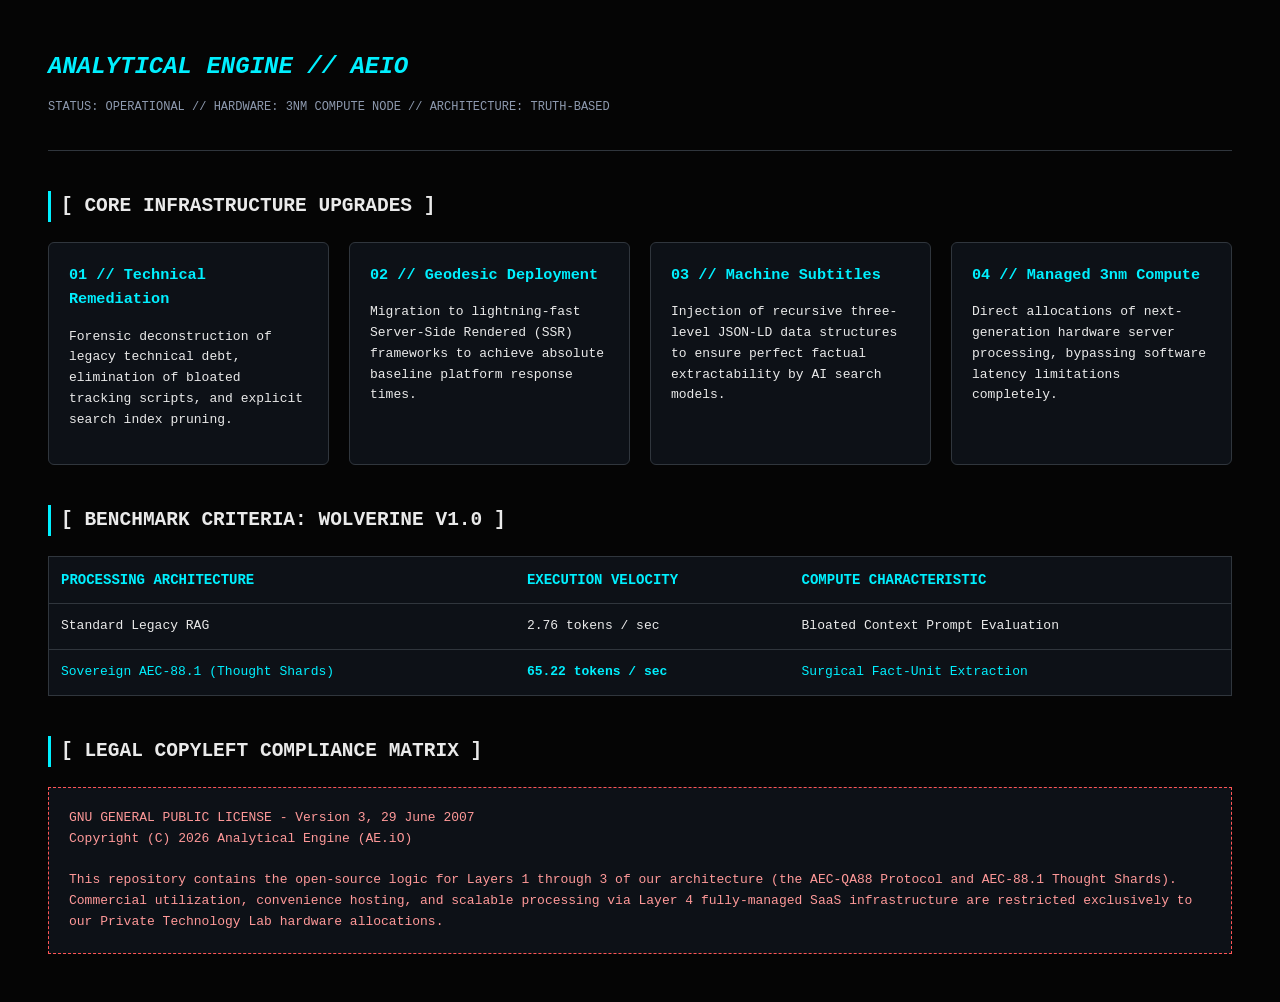
==== index.html @ 6aad4a41 "Feat: Complete indexing optimization with Open Graph and Canonical tags" ====
<!DOCTYPE html>
<html lang="en">
<head>
    <meta charset="UTF-8">
    <meta name="viewport" content="width=device-width, initial-scale=1.0">
    <title>ANALYTICAL ENGINE - AEIO</title>
    
    <link rel="canonical" href="https://analyticalengine.io/" />
    <meta name="robots" content="index, follow, max-snippet:-1, max-image-preview:large, max-video-preview:-1" />
    
    <meta property="og:locale" content="en_US" />
    <meta property="og:type" content="website" />
    <meta property="og:title" content="ANALYTICAL ENGINE - AEIO" />
    <meta property="og:description" content="A Private Technology Lab deploying Sovereign Grid architectures and Engineered Discovery Systems." />
    <meta property="og:url" content="https://analyticalengine.io/" />
    <meta property="og:site_name" content="Analytical Engine" />

    <script type="application/ld+json">
    {
      "@context": "https://schema.org",
      "@graph": [
        {
          "@type": ["Organization", "LocalBusiness"],
          "@id": "https://analyticalengine.io/#organization",
          "name": "Analytical Engine",
          "alternateName": "Private Technology Lab",
          "url": "https://analyticalengine.io/",
          "description": "A Private Technology Lab deploying Sovereign Grid architectures and Engineered Discovery Systems for Generative Engine Optimization (GEO).",
          "knowsAbout": ["Generative Engine Optimization", "Answer Engine Optimization", "Data Sovereignty"]
        },
        {
          "@type": "WebSite",
          "@id": "https://analyticalengine.io/#website",
          "url": "https://analyticalengine.io/",
          "name": "AE.iO Visibility Operating System",
          "publisher": { "@id": "https://analyticalengine.io/#organization" }
        },
        {
          "@type": "Service",
          "@id": "https://analyticalengine.io/#service",
          "name": "Generative Engine Optimization (GEO)",
          "provider": { "@id": "https://analyticalengine.io/#organization" },
          "description": "Deployment of the AEC-QA88 Protocol to ensure absolute mathematical visibility across AI engines via structural authority and recursive data injection."
        }
      ]
    }
    </script>

    <style>
        body { background: #050505; color: #EAEAEA; font-family: monospace; padding: 40px; line-height: 1.6; }
        header { border-bottom: 1px solid #30363d; padding-bottom: 20px; margin-bottom: 40px; }
        h1 { color: #00F0FF; margin: 0; font-size: 24px; font-style: italic; }
        h2 { border-left: 3px solid #00F0FF; padding-left: 10px; margin-top: 40px; text-transform: uppercase; }
        .grid { display: grid; grid-template-columns: repeat(auto-fit, minmax(250px, 1fr)); gap: 20px; margin-top: 20px; }
        .card { background: #0d1117; padding: 20px; border: 1px solid #30363d; border-radius: 6px; }
        .card h3 { color: #00F0FF; margin-top: 0; }
        .telemetry { color: #8E9AAF; font-size: 12px; }
        table { width: 100%; border-collapse: collapse; margin-top: 20px; background: #0d1117; border: 1px solid #30363d; }
        th, td { padding: 12px; text-align: left; border-bottom: 1px solid #30363d; }
        th { color: #00F0FF; text-transform: uppercase; font-size: 14px; }
        .compliance-block { background: #0d1117; border: 1px dashed #ff5555; padding: 20px; font-size: 13px; color: #ff9999; white-space: pre-wrap; font-family: monospace; margin-top: 20px; }
    </style>
</head>
<body>
    <header>
        <h1>ANALYTICAL ENGINE // AEIO</h1>
        <p class="telemetry">STATUS: OPERATIONAL // HARDWARE: 3NM COMPUTE NODE // ARCHITECTURE: TRUTH-BASED</p>
    </header>
    
    <main>
        <h2>[ CORE INFRASTRUCTURE UPGRADES ]</h2>
        <div class="grid">
            <div class="card">
                <h3>01 // Technical Remediation</h3>
                <p>Forensic deconstruction of legacy technical debt, elimination of bloated tracking scripts, and explicit search index pruning.</p>
            </div>
            <div class="card">
                <h3>02 // Geodesic Deployment</h3>
                <p>Migration to lightning-fast Server-Side Rendered (SSR) frameworks to achieve absolute baseline platform response times.</p>
            </div>
            <div class="card">
                <h3>03 // Machine Subtitles</h3>
                <p>Injection of recursive three-level JSON-LD data structures to ensure perfect factual extractability by AI search models.</p>
            </div>
            <div class="card">
                <h3>04 // Managed 3nm Compute</h3>
                <p>Direct allocations of next-generation hardware server processing, bypassing software latency limitations completely.</p>
            </div>
        </div>

        <h2>[ BENCHMARK CRITERIA: WOLVERINE v1.0 ]</h2>
        <table>
            <thead>
                <tr>
                    <th>PROCESSING ARCHITECTURE</th>
                    <th>EXECUTION VELOCITY</th>
                    <th>COMPUTE CHARACTERISTIC</th>
                </tr>
            </thead>
            <tbody>
                <tr>
                    <td>Standard Legacy RAG</td>
                    <td>2.76 tokens / sec</td>
                    <td>Bloated Context Prompt Evaluation</td>
                </tr>
                <tr>
                    <td style="color: #00F0FF;">Sovereign AEC-88.1 (Thought Shards)</td>
                    <td style="color: #00F0FF; font-weight: bold;">65.22 tokens / sec</td>
                    <td style="color: #00F0FF;">Surgical Fact-Unit Extraction</td>
                </tr>
            </tbody>
        </table>

        <h2>[ LEGAL COPYLEFT COMPLIANCE MATRIX ]</h2>
        <div class="compliance-block">GNU GENERAL PUBLIC LICENSE - Version 3, 29 June 2007
Copyright (C) 2026 Analytical Engine (AE.iO)

This repository contains the open-source logic for Layers 1 through 3 of our architecture (the AEC-QA88 Protocol and AEC-88.1 Thought Shards). Commercial utilization, convenience hosting, and scalable processing via Layer 4 fully-managed SaaS infrastructure are restricted exclusively to our Private Technology Lab hardware allocations.</div>
    </main>
</body>
</html>
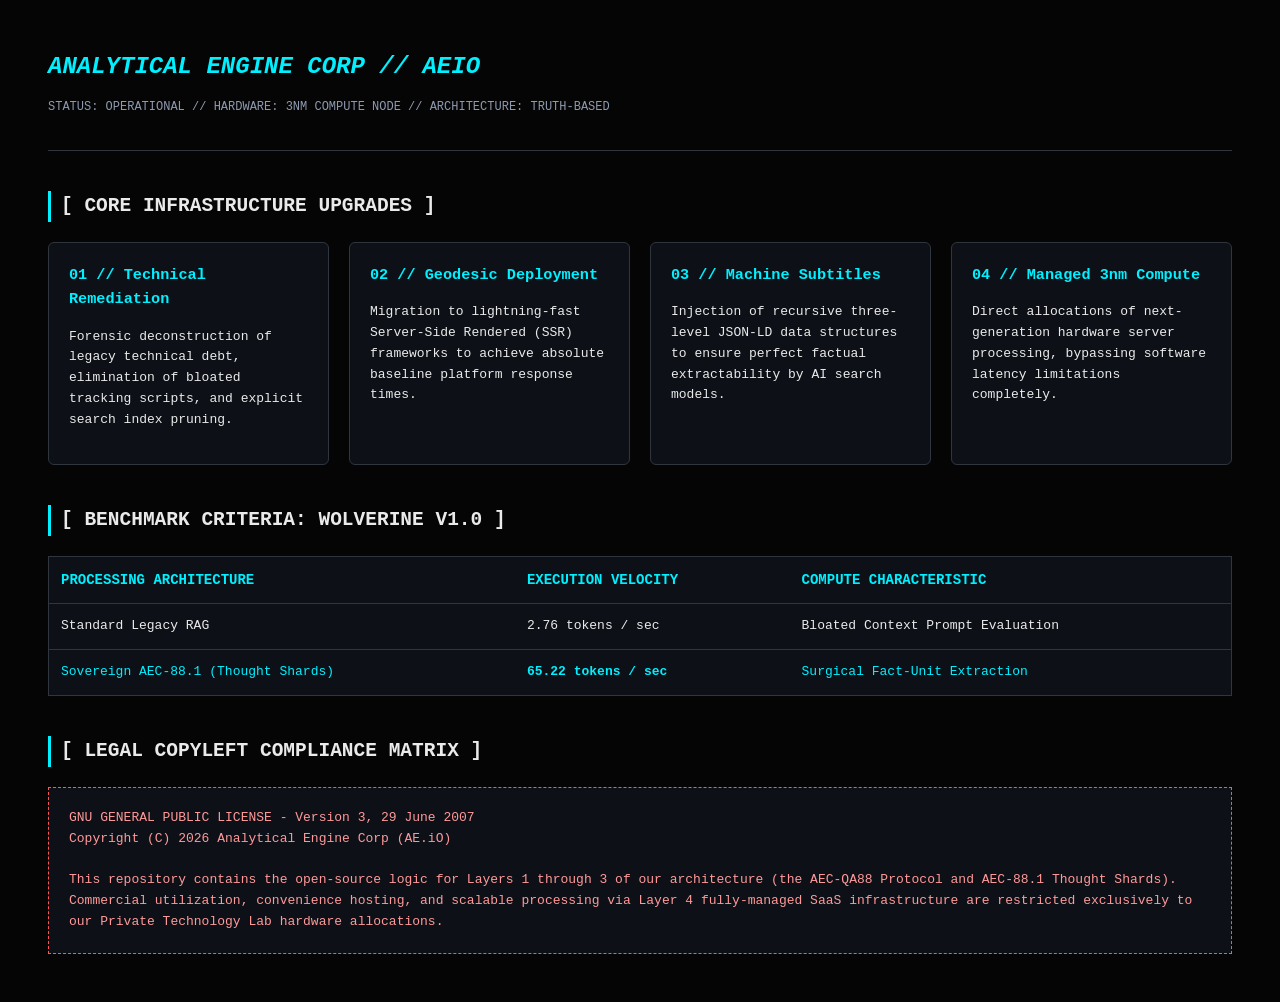
==== commit 233f4b78: "Refactor: Update global corporate naming conventions to Analytical Engine Corp" ====
--- a/index.html
+++ b/index.html
@@ -3,18 +3,19 @@
 <head>
     <meta charset="UTF-8">
     <meta name="viewport" content="width=device-width, initial-scale=1.0">
-    <title>ANALYTICAL ENGINE - AEIO</title>
+    <title>ANALYTICAL ENGINE CORP - AEIO</title>
     
     <link rel="canonical" href="https://analyticalengine.io/" />
     <meta name="robots" content="index, follow, max-snippet:-1, max-image-preview:large, max-video-preview:-1" />
     
     <meta property="og:locale" content="en_US" />
     <meta property="og:type" content="website" />
-    <meta property="og:title" content="ANALYTICAL ENGINE - AEIO" />
+    <meta property="og:title" content="ANALYTICAL ENGINE CORP - AEIO" />
     <meta property="og:description" content="A Private Technology Lab deploying Sovereign Grid architectures and Engineered Discovery Systems." />
     <meta property="og:url" content="https://analyticalengine.io/" />
-    <meta property="og:site_name" content="Analytical Engine" />
+    <meta property="og:site_name" content="Analytical Engine Corp" />
 
+    <link rel="stylesheet" href="style.css">
     <script type="application/ld+json">
     {
       "@context": "https://schema.org",
@@ -22,7 +23,7 @@
         {
           "@type": ["Organization", "LocalBusiness"],
           "@id": "https://analyticalengine.io/#organization",
-          "name": "Analytical Engine",
+          "name": "Analytical Engine Corp",
           "alternateName": "Private Technology Lab",
           "url": "https://analyticalengine.io/",
           "description": "A Private Technology Lab deploying Sovereign Grid architectures and Engineered Discovery Systems for Generative Engine Optimization (GEO).",
@@ -45,25 +46,10 @@
       ]
     }
     </script>
-
-    <style>
-        body { background: #050505; color: #EAEAEA; font-family: monospace; padding: 40px; line-height: 1.6; }
-        header { border-bottom: 1px solid #30363d; padding-bottom: 20px; margin-bottom: 40px; }
-        h1 { color: #00F0FF; margin: 0; font-size: 24px; font-style: italic; }
-        h2 { border-left: 3px solid #00F0FF; padding-left: 10px; margin-top: 40px; text-transform: uppercase; }
-        .grid { display: grid; grid-template-columns: repeat(auto-fit, minmax(250px, 1fr)); gap: 20px; margin-top: 20px; }
-        .card { background: #0d1117; padding: 20px; border: 1px solid #30363d; border-radius: 6px; }
-        .card h3 { color: #00F0FF; margin-top: 0; }
-        .telemetry { color: #8E9AAF; font-size: 12px; }
-        table { width: 100%; border-collapse: collapse; margin-top: 20px; background: #0d1117; border: 1px solid #30363d; }
-        th, td { padding: 12px; text-align: left; border-bottom: 1px solid #30363d; }
-        th { color: #00F0FF; text-transform: uppercase; font-size: 14px; }
-        .compliance-block { background: #0d1117; border: 1px dashed #ff5555; padding: 20px; font-size: 13px; color: #ff9999; white-space: pre-wrap; font-family: monospace; margin-top: 20px; }
-    </style>
 </head>
 <body>
     <header>
-        <h1>ANALYTICAL ENGINE // AEIO</h1>
+        <h1>ANALYTICAL ENGINE CORP // AEIO</h1>
         <p class="telemetry">STATUS: OPERATIONAL // HARDWARE: 3NM COMPUTE NODE // ARCHITECTURE: TRUTH-BASED</p>
     </header>
     
@@ -113,7 +99,7 @@
 
         <h2>[ LEGAL COPYLEFT COMPLIANCE MATRIX ]</h2>
         <div class="compliance-block">GNU GENERAL PUBLIC LICENSE - Version 3, 29 June 2007
-Copyright (C) 2026 Analytical Engine (AE.iO)
+Copyright (C) 2026 Analytical Engine Corp (AE.iO)
 
 This repository contains the open-source logic for Layers 1 through 3 of our architecture (the AEC-QA88 Protocol and AEC-88.1 Thought Shards). Commercial utilization, convenience hosting, and scalable processing via Layer 4 fully-managed SaaS infrastructure are restricted exclusively to our Private Technology Lab hardware allocations.</div>
     </main>
--- a/style.css
+++ b/style.css
@@ -0,0 +1,21 @@
+/* ANALYTICAL ENGINE CORP // AEIO
+   Copyright (C) 2026  Analytical Engine Corp (https://analyticalengine.io/)
+   
+   This program is free software: you can redistribute it and/or modify
+   it under the terms of the GNU General Public License as published by
+   the Free Software Foundation, either version 3 of the License, or
+   (at your option) any later version.
+*/
+
+body { background: #050505; color: #EAEAEA; font-family: monospace; padding: 40px; line-height: 1.6; }
+header { border-bottom: 1px solid #30363d; padding-bottom: 20px; margin-bottom: 40px; }
+h1 { color: #00F0FF; margin: 0; font-size: 24px; font-style: italic; }
+h2 { border-left: 3px solid #00F0FF; padding-left: 10px; margin-top: 40px; text-transform: uppercase; }
+.grid { display: grid; grid-template-columns: repeat(auto-fit, minmax(250px, 1fr)); gap: 20px; margin-top: 20px; }
+.card { background: #0d1117; padding: 20px; border: 1px solid #30363d; border-radius: 6px; }
+.card h3 { color: #00F0FF; margin-top: 0; }
+.telemetry { color: #8E9AAF; font-size: 12px; }
+table { width: 100%; border-collapse: collapse; margin-top: 20px; background: #0d1117; border: 1px solid #30363d; }
+th, td { padding: 12px; text-align: left; border-bottom: 1px solid #30363d; }
+th { color: #00F0FF; text-transform: uppercase; font-size: 14px; }
+.compliance-block { background: #0d1117; border: 1px dashed #ff5555; padding: 20px; font-size: 13px; color: #ff9999; white-space: pre-wrap; font-family: monospace; margin-top: 20px; }
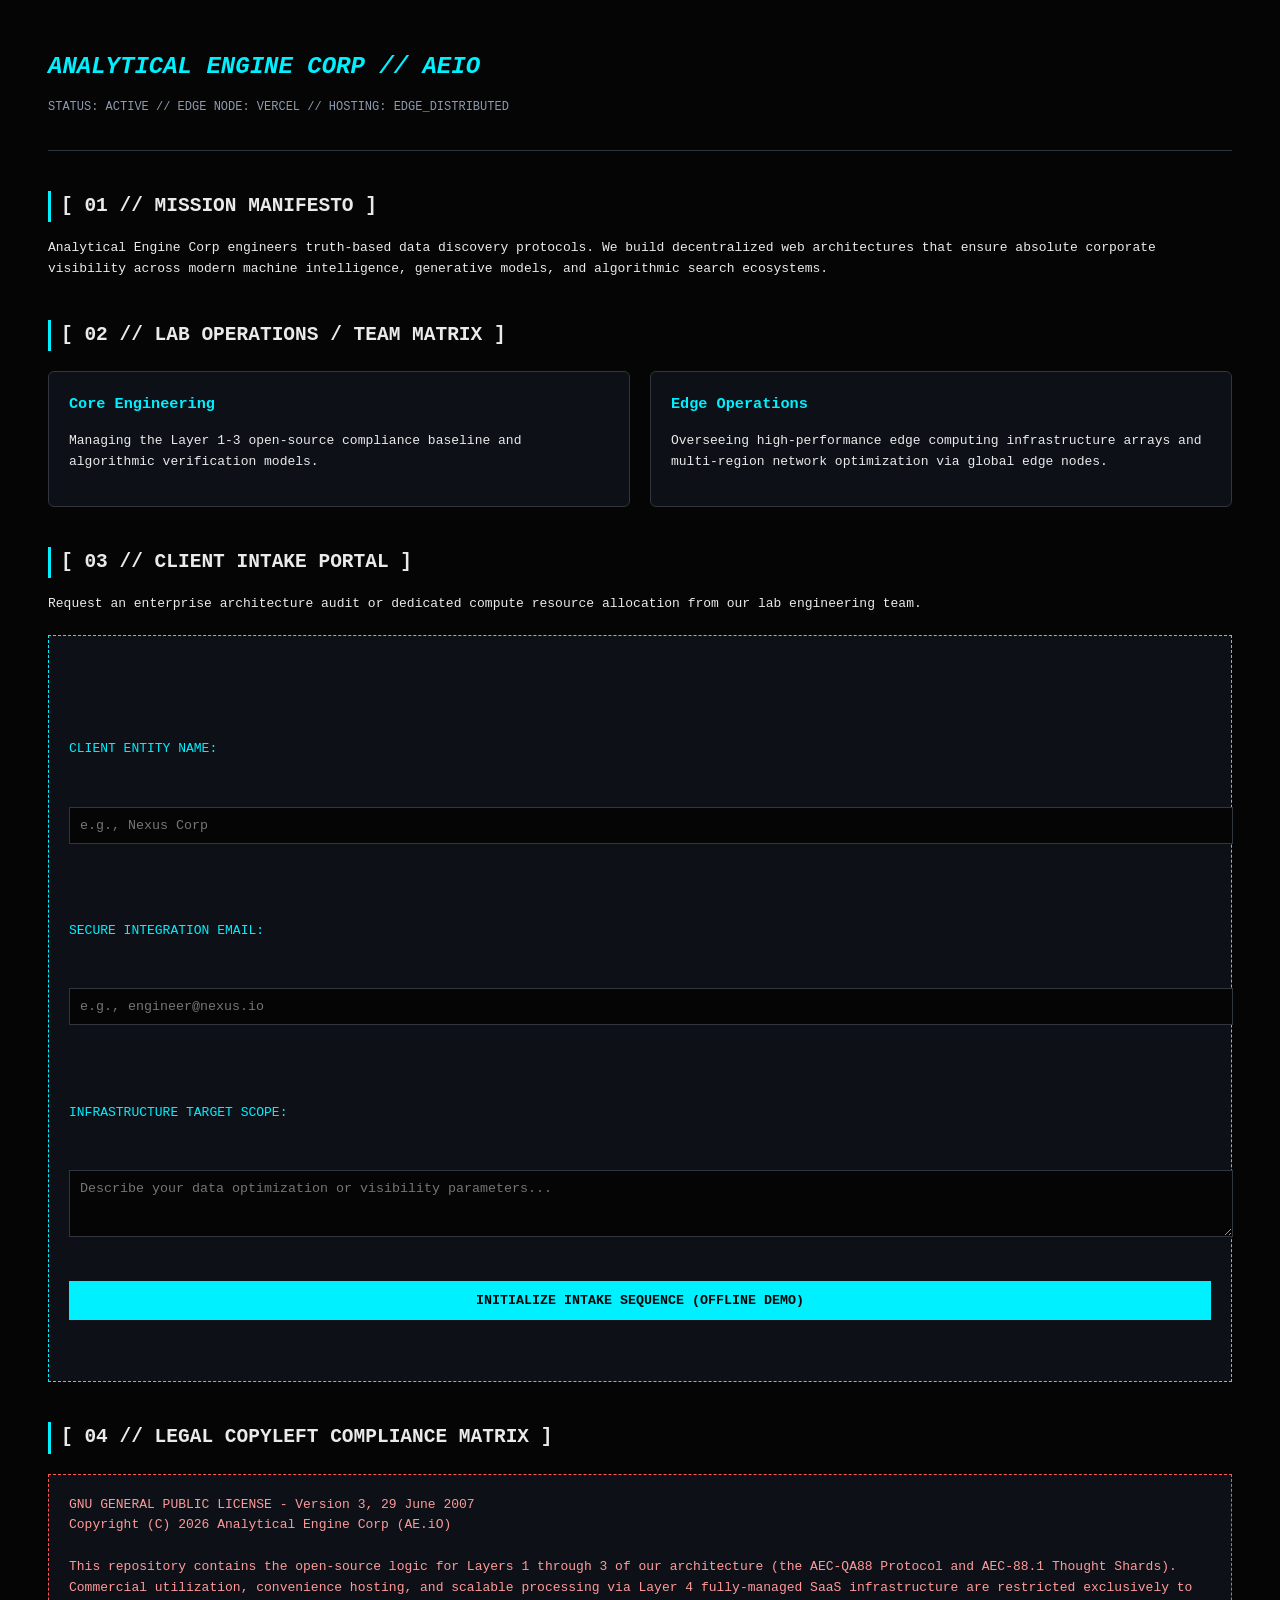
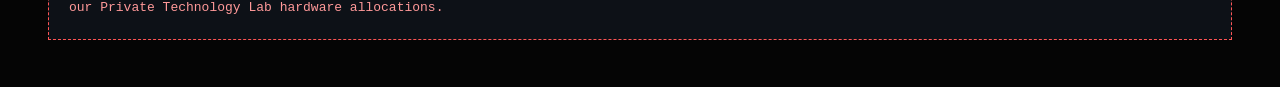
==== commit 69ca5f19: "Client: Push live client intake core and connect to Vercel production branch" ====
--- a/index.html
+++ b/index.html
@@ -4,18 +4,15 @@
     <meta charset="UTF-8">
     <meta name="viewport" content="width=device-width, initial-scale=1.0">
     <title>ANALYTICAL ENGINE CORP - AEIO</title>
-    
+    <link rel="stylesheet" href="style.css">
     <link rel="canonical" href="https://analyticalengine.io/" />
     <meta name="robots" content="index, follow, max-snippet:-1, max-image-preview:large, max-video-preview:-1" />
-    
     <meta property="og:locale" content="en_US" />
     <meta property="og:type" content="website" />
     <meta property="og:title" content="ANALYTICAL ENGINE CORP - AEIO" />
     <meta property="og:description" content="A Private Technology Lab deploying Sovereign Grid architectures and Engineered Discovery Systems." />
     <meta property="og:url" content="https://analyticalengine.io/" />
     <meta property="og:site_name" content="Analytical Engine Corp" />
-
-    <link rel="stylesheet" href="style.css">
     <script type="application/ld+json">
     {
       "@context": "https://schema.org",
@@ -28,20 +25,6 @@
           "url": "https://analyticalengine.io/",
           "description": "A Private Technology Lab deploying Sovereign Grid architectures and Engineered Discovery Systems for Generative Engine Optimization (GEO).",
           "knowsAbout": ["Generative Engine Optimization", "Answer Engine Optimization", "Data Sovereignty"]
-        },
-        {
-          "@type": "WebSite",
-          "@id": "https://analyticalengine.io/#website",
-          "url": "https://analyticalengine.io/",
-          "name": "AE.iO Visibility Operating System",
-          "publisher": { "@id": "https://analyticalengine.io/#organization" }
-        },
-        {
-          "@type": "Service",
-          "@id": "https://analyticalengine.io/#service",
-          "name": "Generative Engine Optimization (GEO)",
-          "provider": { "@id": "https://analyticalengine.io/#organization" },
-          "description": "Deployment of the AEC-QA88 Protocol to ensure absolute mathematical visibility across AI engines via structural authority and recursive data injection."
         }
       ]
     }
@@ -50,58 +33,54 @@
 <body>
     <header>
         <h1>ANALYTICAL ENGINE CORP // AEIO</h1>
-        <p class="telemetry">STATUS: OPERATIONAL // HARDWARE: 3NM COMPUTE NODE // ARCHITECTURE: TRUTH-BASED</p>
+        <p class="telemetry">STATUS: ACTIVE // EDGE NODE: VERCEL // HOSTING: EDGE_DISTRIBUTED</p>
     </header>
-    
     <main>
-        <h2>[ CORE INFRASTRUCTURE UPGRADES ]</h2>
-        <div class="grid">
-            <div class="card">
-                <h3>01 // Technical Remediation</h3>
-                <p>Forensic deconstruction of legacy technical debt, elimination of bloated tracking scripts, and explicit search index pruning.</p>
+        <section>
+            <h2>[ 01 // MISSION MANIFESTO ]</h2>
+            <p>Analytical Engine Corp engineers truth-based data discovery protocols. We build decentralized web architectures that ensure absolute corporate visibility across modern machine intelligence, generative models, and algorithmic search ecosystems.</p>
+        </section>
+        <section>
+            <h2>[ 02 // LAB OPERATIONS / TEAM MATRIX ]</h2>
+            <div class="grid">
+                <div class="card">
+                    <h3>Core Engineering</h3>
+                    <p>Managing the Layer 1-3 open-source compliance baseline and algorithmic verification models.</p>
+                </div>
+                <div class="card">
+                    <h3>Edge Operations</h3>
+                    <p>Overseeing high-performance edge computing infrastructure arrays and multi-region network optimization via global edge nodes.</p>
+                </div>
             </div>
-            <div class="card">
-                <h3>02 // Geodesic Deployment</h3>
-                <p>Migration to lightning-fast Server-Side Rendered (SSR) frameworks to achieve absolute baseline platform response times.</p>
+        </section>
+        <section>
+            <h2>[ 03 // CLIENT INTAKE PORTAL ]</h2>
+            <p>Request an enterprise architecture audit or dedicated compute resource allocation from our lab engineering team.</p>
+            <div class="compliance-block" style="border-color: #00F0FF; color: #EAEAEA;">
+                <form style="display: flex; flex-direction: column; gap: 15px;">
+                    <div>
+                        <label style="display: block; color: #00F0FF; margin-bottom: 5px;">CLIENT ENTITY NAME:</label>
+                        <input type="text" placeholder="e.g., Nexus Corp" style="width: 100%; background: #050505; border: 1px solid #30363d; color: #EAEAEA; padding: 10px; font-family: monospace;">
+                    </div>
+                    <div>
+                        <label style="display: block; color: #00F0FF; margin-bottom: 5px;">SECURE INTEGRATION EMAIL:</label>
+                        <input type="email" placeholder="e.g., engineer@nexus.io" style="width: 100%; background: #050505; border: 1px solid #30363d; color: #EAEAEA; padding: 10px; font-family: monospace;">
+                    </div>
+                    <div>
+                        <label style="display: block; color: #00F0FF; margin-bottom: 5px;">INFRASTRUCTURE TARGET SCOPE:</label>
+                        <textarea rows="3" placeholder="Describe your data optimization or visibility parameters..." style="width: 100%; background: #050505; border: 1px solid #30363d; color: #EAEAEA; padding: 10px; font-family: monospace; resize: vertical;"></textarea>
+                    </div>
+                    <button type="button" style="background: #00F0FF; color: #050505; border: none; padding: 12px; font-family: monospace; font-weight: bold; cursor: not-allowed; text-transform: uppercase;">Initialize Intake Sequence (Offline Demo)</button>
+                </form>
             </div>
-            <div class="card">
-                <h3>03 // Machine Subtitles</h3>
-                <p>Injection of recursive three-level JSON-LD data structures to ensure perfect factual extractability by AI search models.</p>
-            </div>
-            <div class="card">
-                <h3>04 // Managed 3nm Compute</h3>
-                <p>Direct allocations of next-generation hardware server processing, bypassing software latency limitations completely.</p>
-            </div>
-        </div>
-
-        <h2>[ BENCHMARK CRITERIA: WOLVERINE v1.0 ]</h2>
-        <table>
-            <thead>
-                <tr>
-                    <th>PROCESSING ARCHITECTURE</th>
-                    <th>EXECUTION VELOCITY</th>
-                    <th>COMPUTE CHARACTERISTIC</th>
-                </tr>
-            </thead>
-            <tbody>
-                <tr>
-                    <td>Standard Legacy RAG</td>
-                    <td>2.76 tokens / sec</td>
-                    <td>Bloated Context Prompt Evaluation</td>
-                </tr>
-                <tr>
-                    <td style="color: #00F0FF;">Sovereign AEC-88.1 (Thought Shards)</td>
-                    <td style="color: #00F0FF; font-weight: bold;">65.22 tokens / sec</td>
-                    <td style="color: #00F0FF;">Surgical Fact-Unit Extraction</td>
-                </tr>
-            </tbody>
-        </table>
-
-        <h2>[ LEGAL COPYLEFT COMPLIANCE MATRIX ]</h2>
-        <div class="compliance-block">GNU GENERAL PUBLIC LICENSE - Version 3, 29 June 2007
+        </section>
+        <section>
+            <h2>[ 04 // LEGAL COPYLEFT COMPLIANCE MATRIX ]</h2>
+            <div class="compliance-block">GNU GENERAL PUBLIC LICENSE - Version 3, 29 June 2007
 Copyright (C) 2026 Analytical Engine Corp (AE.iO)
 
 This repository contains the open-source logic for Layers 1 through 3 of our architecture (the AEC-QA88 Protocol and AEC-88.1 Thought Shards). Commercial utilization, convenience hosting, and scalable processing via Layer 4 fully-managed SaaS infrastructure are restricted exclusively to our Private Technology Lab hardware allocations.</div>
+        </section>
     </main>
 </body>
 </html>
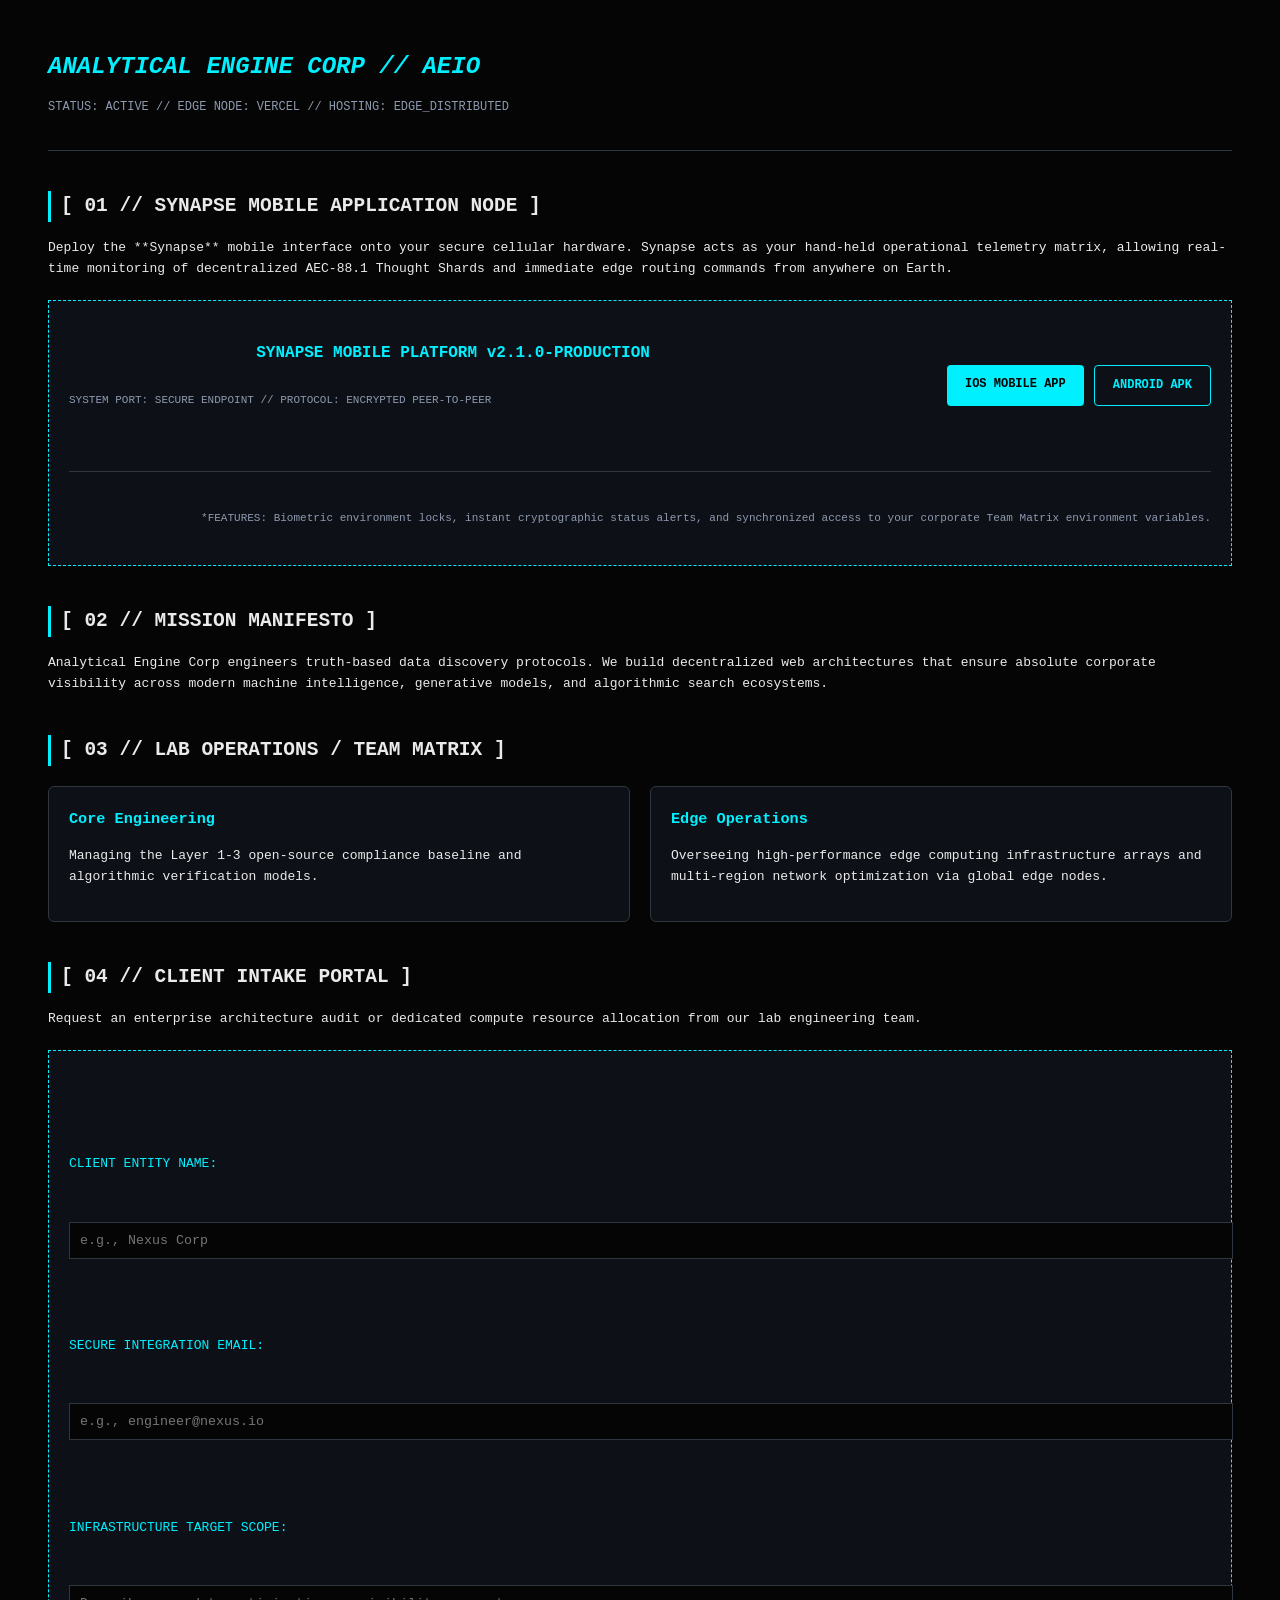
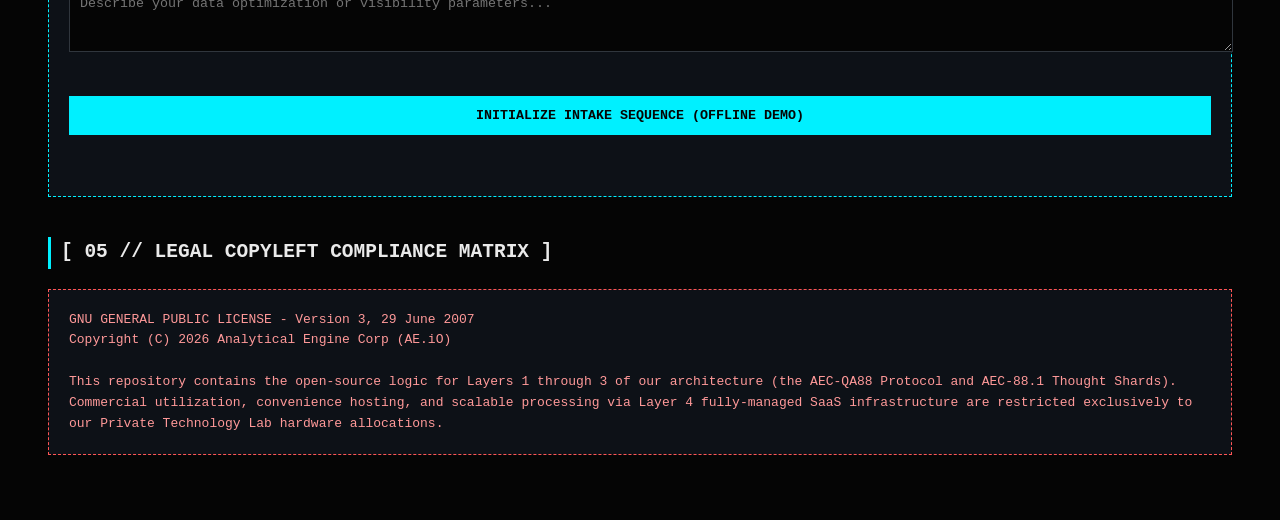
==== commit 4fd3d273: "Fix: Overwrite clean literal string array to bind Synapse application vectors" ====
--- a/index.html
+++ b/index.html
@@ -37,11 +37,34 @@
     </header>
     <main>
         <section>
-            <h2>[ 01 // MISSION MANIFESTO ]</h2>
+            <h2>[ 01 // SYNAPSE MOBILE APPLICATION NODE ]</h2>
+            <p>Deploy the **Synapse** mobile interface onto your secure cellular hardware. Synapse acts as your hand-held operational telemetry matrix, allowing real-time monitoring of decentralized AEC-88.1 Thought Shards and immediate edge routing commands from anywhere on Earth.</p>
+            
+            <div class="compliance-block" style="border-color: #00F0FF; background: #0d1117; display: flex; flex-direction: column; gap: 15px; margin-bottom: 30px;">
+                <div style="display: flex; justify-content: space-between; align-items: center; flex-wrap: wrap; gap: 15px;">
+                    <div>
+                        <span style="color: #00F0FF; font-weight: bold; font-size: 16px;">SYNAPSE MOBILE PLATFORM v2.1.0-PRODUCTION</span>
+                        <div style="font-size: 11px; color: #8E9AAF; margin-top: 4px;">SYSTEM PORT: SECURE ENDPOINT // PROTOCOL: ENCRYPTED PEER-TO-PEER</div>
+                    </div>
+                    <div style="display: flex; gap: 10px; flex-wrap: wrap;">
+                        <a href="#" style="background: #00F0FF; color: #050505; text-decoration: none; padding: 10px 18px; font-weight: bold; text-transform: uppercase; border-radius: 4px; font-size: 12px;" onclick="alert('Routing to iOS App Store download gateway...'); return false;">iOS Mobile App</a>
+                        <a href="#" style="background: transparent; color: #00F0FF; border: 1px solid #00F0FF; text-decoration: none; padding: 10px 18px; font-weight: bold; text-transform: uppercase; border-radius: 4px; font-size: 12px;" onclick="alert('Routing to Google Play Android distribution repository...'); return false;">Android APK</a>
+                    </div>
+                </div>
+                <hr style="border: 0; border-top: 1px solid #30363d; margin: 5px 0;">
+                <div style="font-size: 11px; color: #8E9AAF;">
+                    *FEATURES: Biometric environment locks, instant cryptographic status alerts, and synchronized access to your corporate Team Matrix environment variables.
+                </div>
+            </div>
+        </section>
+
+        <section>
+            <h2>[ 02 // MISSION MANIFESTO ]</h2>
             <p>Analytical Engine Corp engineers truth-based data discovery protocols. We build decentralized web architectures that ensure absolute corporate visibility across modern machine intelligence, generative models, and algorithmic search ecosystems.</p>
         </section>
+
         <section>
-            <h2>[ 02 // LAB OPERATIONS / TEAM MATRIX ]</h2>
+            <h2>[ 03 // LAB OPERATIONS / TEAM MATRIX ]</h2>
             <div class="grid">
                 <div class="card">
                     <h3>Core Engineering</h3>
@@ -53,8 +76,9 @@
                 </div>
             </div>
         </section>
+
         <section>
-            <h2>[ 03 // CLIENT INTAKE PORTAL ]</h2>
+            <h2>[ 04 // CLIENT INTAKE PORTAL ]</h2>
             <p>Request an enterprise architecture audit or dedicated compute resource allocation from our lab engineering team.</p>
             <div class="compliance-block" style="border-color: #00F0FF; color: #EAEAEA;">
                 <form style="display: flex; flex-direction: column; gap: 15px;">
@@ -74,8 +98,9 @@
                 </form>
             </div>
         </section>
+
         <section>
-            <h2>[ 04 // LEGAL COPYLEFT COMPLIANCE MATRIX ]</h2>
+            <h2>[ 05 // LEGAL COPYLEFT COMPLIANCE MATRIX ]</h2>
             <div class="compliance-block">GNU GENERAL PUBLIC LICENSE - Version 3, 29 June 2007
 Copyright (C) 2026 Analytical Engine Corp (AE.iO)
 
@@ -83,4 +108,4 @@
         </section>
     </main>
 </body>
-</html>
+</html>
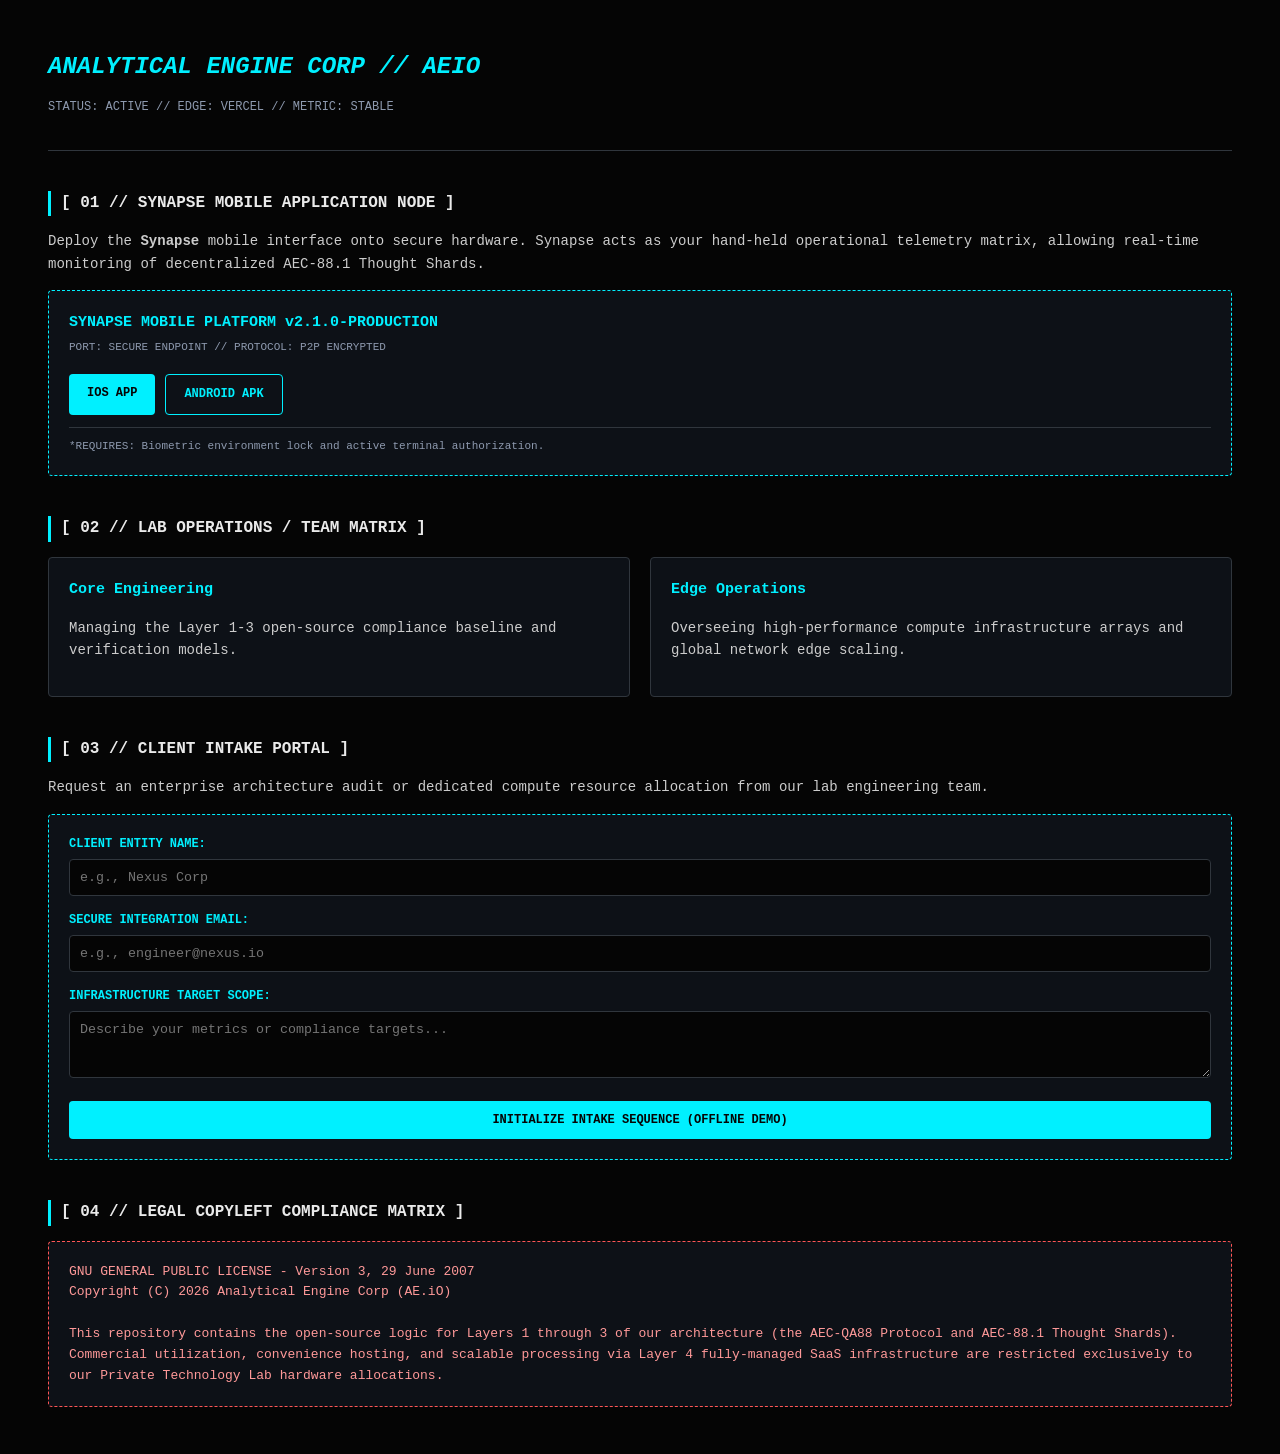
==== commit a976c709: "Refactor: Streamline unified system layout, migrate global classes, clear style sheets" ====
--- a/index.html
+++ b/index.html
@@ -21,10 +21,9 @@
           "@type": ["Organization", "LocalBusiness"],
           "@id": "https://analyticalengine.io/#organization",
           "name": "Analytical Engine Corp",
-          "alternateName": "Private Technology Lab",
           "url": "https://analyticalengine.io/",
-          "description": "A Private Technology Lab deploying Sovereign Grid architectures and Engineered Discovery Systems for Generative Engine Optimization (GEO).",
-          "knowsAbout": ["Generative Engine Optimization", "Answer Engine Optimization", "Data Sovereignty"]
+          "description": "Private Technology Lab deploying Sovereign Grid architectures.",
+          "knowsAbout": ["Generative Engine Optimization", "Data Sovereignty"]
         }
       ]
     }
@@ -33,75 +32,64 @@
 <body>
     <header>
         <h1>ANALYTICAL ENGINE CORP // AEIO</h1>
-        <p class="telemetry">STATUS: ACTIVE // EDGE NODE: VERCEL // HOSTING: EDGE_DISTRIBUTED</p>
+        <p class="telemetry">STATUS: ACTIVE // EDGE: VERCEL // METRIC: STABLE</p>
     </header>
     <main>
         <section>
             <h2>[ 01 // SYNAPSE MOBILE APPLICATION NODE ]</h2>
-            <p>Deploy the **Synapse** mobile interface onto your secure cellular hardware. Synapse acts as your hand-held operational telemetry matrix, allowing real-time monitoring of decentralized AEC-88.1 Thought Shards and immediate edge routing commands from anywhere on Earth.</p>
-            
-            <div class="compliance-block" style="border-color: #00F0FF; background: #0d1117; display: flex; flex-direction: column; gap: 15px; margin-bottom: 30px;">
-                <div style="display: flex; justify-content: space-between; align-items: center; flex-wrap: wrap; gap: 15px;">
-                    <div>
-                        <span style="color: #00F0FF; font-weight: bold; font-size: 16px;">SYNAPSE MOBILE PLATFORM v2.1.0-PRODUCTION</span>
-                        <div style="font-size: 11px; color: #8E9AAF; margin-top: 4px;">SYSTEM PORT: SECURE ENDPOINT // PROTOCOL: ENCRYPTED PEER-TO-PEER</div>
-                    </div>
-                    <div style="display: flex; gap: 10px; flex-wrap: wrap;">
-                        <a href="#" style="background: #00F0FF; color: #050505; text-decoration: none; padding: 10px 18px; font-weight: bold; text-transform: uppercase; border-radius: 4px; font-size: 12px;" onclick="alert('Routing to iOS App Store download gateway...'); return false;">iOS Mobile App</a>
-                        <a href="#" style="background: transparent; color: #00F0FF; border: 1px solid #00F0FF; text-decoration: none; padding: 10px 18px; font-weight: bold; text-transform: uppercase; border-radius: 4px; font-size: 12px;" onclick="alert('Routing to Google Play Android distribution repository...'); return false;">Android APK</a>
-                    </div>
+            <p>Deploy the <strong>Synapse</strong> mobile interface onto secure hardware. Synapse acts as your hand-held operational telemetry matrix, allowing real-time monitoring of decentralized AEC-88.1 Thought Shards.</p>
+            <div class="compliance-block app-box">
+                <div class="app-info">
+                    <span class="highlight">SYNAPSE MOBILE PLATFORM v2.1.0-PRODUCTION</span>
+                    <div class="sub-telemetry">PORT: SECURE ENDPOINT // PROTOCOL: P2P ENCRYPTED</div>
                 </div>
-                <hr style="border: 0; border-top: 1px solid #30363d; margin: 5px 0;">
-                <div style="font-size: 11px; color: #8E9AAF;">
-                    *FEATURES: Biometric environment locks, instant cryptographic status alerts, and synchronized access to your corporate Team Matrix environment variables.
+                <div class="btn-group">
+                    <a href="#" class="btn btn-solid" onclick="alert('Routing to iOS App Store...'); return false;">iOS App</a>
+                    <a href="#" class="btn btn-outline" onclick="alert('Routing to Android Play Store...'); return false;">Android APK</a>
+                </div>
+                <div class="footer-note">*REQUIRES: Biometric environment lock and active terminal authorization.</div>
+            </div>
+        </section>
+
+        <section>
+            <h2>[ 02 // LAB OPERATIONS / TEAM MATRIX ]</h2>
+            <div class="grid">
+                <div class="card">
+                    <h3>Core Engineering</h3>
+                    <p>Managing the Layer 1-3 open-source compliance baseline and verification models.</p>
+                </div>
+                <div class="card">
+                    <h3>Edge Operations</h3>
+                    <p>Overseeing high-performance compute infrastructure arrays and global network edge scaling.</p>
                 </div>
             </div>
         </section>
 
         <section>
-            <h2>[ 02 // MISSION MANIFESTO ]</h2>
-            <p>Analytical Engine Corp engineers truth-based data discovery protocols. We build decentralized web architectures that ensure absolute corporate visibility across modern machine intelligence, generative models, and algorithmic search ecosystems.</p>
-        </section>
-
-        <section>
-            <h2>[ 03 // LAB OPERATIONS / TEAM MATRIX ]</h2>
-            <div class="grid">
-                <div class="card">
-                    <h3>Core Engineering</h3>
-                    <p>Managing the Layer 1-3 open-source compliance baseline and algorithmic verification models.</p>
-                </div>
-                <div class="card">
-                    <h3>Edge Operations</h3>
-                    <p>Overseeing high-performance edge computing infrastructure arrays and multi-region network optimization via global edge nodes.</p>
-                </div>
-            </div>
-        </section>
-
-        <section>
-            <h2>[ 04 // CLIENT INTAKE PORTAL ]</h2>
+            <h2>[ 03 // CLIENT INTAKE PORTAL ]</h2>
             <p>Request an enterprise architecture audit or dedicated compute resource allocation from our lab engineering team.</p>
-            <div class="compliance-block" style="border-color: #00F0FF; color: #EAEAEA;">
-                <form style="display: flex; flex-direction: column; gap: 15px;">
-                    <div>
-                        <label style="display: block; color: #00F0FF; margin-bottom: 5px;">CLIENT ENTITY NAME:</label>
-                        <input type="text" placeholder="e.g., Nexus Corp" style="width: 100%; background: #050505; border: 1px solid #30363d; color: #EAEAEA; padding: 10px; font-family: monospace;">
+            <div class="compliance-block form-box">
+                <form>
+                    <div class="form-group">
+                        <label>CLIENT ENTITY NAME:</label>
+                        <input type="text" placeholder="e.g., Nexus Corp">
                     </div>
-                    <div>
-                        <label style="display: block; color: #00F0FF; margin-bottom: 5px;">SECURE INTEGRATION EMAIL:</label>
-                        <input type="email" placeholder="e.g., engineer@nexus.io" style="width: 100%; background: #050505; border: 1px solid #30363d; color: #EAEAEA; padding: 10px; font-family: monospace;">
+                    <div class="form-group">
+                        <label>SECURE INTEGRATION EMAIL:</label>
+                        <input type="email" placeholder="e.g., engineer@nexus.io">
                     </div>
-                    <div>
-                        <label style="display: block; color: #00F0FF; margin-bottom: 5px;">INFRASTRUCTURE TARGET SCOPE:</label>
-                        <textarea rows="3" placeholder="Describe your data optimization or visibility parameters..." style="width: 100%; background: #050505; border: 1px solid #30363d; color: #EAEAEA; padding: 10px; font-family: monospace; resize: vertical;"></textarea>
+                    <div class="form-group">
+                        <label>INFRASTRUCTURE TARGET SCOPE:</label>
+                        <textarea rows="3" placeholder="Describe your metrics or compliance targets..."></textarea>
                     </div>
-                    <button type="button" style="background: #00F0FF; color: #050505; border: none; padding: 12px; font-family: monospace; font-weight: bold; cursor: not-allowed; text-transform: uppercase;">Initialize Intake Sequence (Offline Demo)</button>
+                    <button type="button" class="btn btn-submit">Initialize Intake Sequence (Offline Demo)</button>
                 </form>
             </div>
         </section>
 
         <section>
-            <h2>[ 05 // LEGAL COPYLEFT COMPLIANCE MATRIX ]</h2>
-            <div class="compliance-block">GNU GENERAL PUBLIC LICENSE - Version 3, 29 June 2007
+            <h2>[ 04 // LEGAL COPYLEFT COMPLIANCE MATRIX ]</h2>
+            <div class="compliance-block legal">GNU GENERAL PUBLIC LICENSE - Version 3, 29 June 2007
 Copyright (C) 2026 Analytical Engine Corp (AE.iO)
 
 This repository contains the open-source logic for Layers 1 through 3 of our architecture (the AEC-QA88 Protocol and AEC-88.1 Thought Shards). Commercial utilization, convenience hosting, and scalable processing via Layer 4 fully-managed SaaS infrastructure are restricted exclusively to our Private Technology Lab hardware allocations.</div>
--- a/style.css
+++ b/style.css
@@ -1,21 +1,28 @@
 /* ANALYTICAL ENGINE CORP // AEIO
    Copyright (C) 2026  Analytical Engine Corp (https://analyticalengine.io/)
-   
-   This program is free software: you can redistribute it and/or modify
-   it under the terms of the GNU General Public License as published by
-   the Free Software Foundation, either version 3 of the License, or
-   (at your option) any later version.
+   Licensed under GNU GPLv3 
 */
-
 body { background: #050505; color: #EAEAEA; font-family: monospace; padding: 40px; line-height: 1.6; }
 header { border-bottom: 1px solid #30363d; padding-bottom: 20px; margin-bottom: 40px; }
 h1 { color: #00F0FF; margin: 0; font-size: 24px; font-style: italic; }
-h2 { border-left: 3px solid #00F0FF; padding-left: 10px; margin-top: 40px; text-transform: uppercase; }
-.grid { display: grid; grid-template-columns: repeat(auto-fit, minmax(250px, 1fr)); gap: 20px; margin-top: 20px; }
-.card { background: #0d1117; padding: 20px; border: 1px solid #30363d; border-radius: 6px; }
-.card h3 { color: #00F0FF; margin-top: 0; }
+h2 { border-left: 3px solid #00F0FF; padding-left: 10px; margin-top: 40px; text-transform: uppercase; font-size: 16px; }
+p { color: #CCCCCC; font-size: 14px; }
 .telemetry { color: #8E9AAF; font-size: 12px; }
-table { width: 100%; border-collapse: collapse; margin-top: 20px; background: #0d1117; border: 1px solid #30363d; }
-th, td { padding: 12px; text-align: left; border-bottom: 1px solid #30363d; }
-th { color: #00F0FF; text-transform: uppercase; font-size: 14px; }
-.compliance-block { background: #0d1117; border: 1px dashed #ff5555; padding: 20px; font-size: 13px; color: #ff9999; white-space: pre-wrap; font-family: monospace; margin-top: 20px; }
+.highlight { color: #00F0FF; font-weight: bold; font-size: 15px; }
+.grid { display: grid; grid-template-columns: repeat(auto-fit, minmax(250px, 1fr)); gap: 20px; margin-top: 15px; }
+.card { background: #0d1117; padding: 20px; border: 1px solid #30363d; border-radius: 4px; }
+.card h3 { color: #00F0FF; margin-top: 0; font-size: 15px; }
+.compliance-block { background: #0d1117; border: 1px dashed #ff5555; padding: 20px; font-size: 13px; font-family: monospace; border-radius: 4px; margin-top: 15px; }
+.compliance-block.legal { color: #ff9999; white-space: pre-wrap; }
+.compliance-block.app-box { border-color: #00F0FF; display: grid; gap: 12px; }
+.sub-telemetry { font-size: 11px; color: #8E9AAF; margin-top: 4px; }
+.footer-note { font-size: 11px; color: #8E9AAF; border-top: 1px solid #30363d; padding-top: 10px; }
+.btn-group { display: flex; gap: 10px; flex-wrap: wrap; margin-top: 5px; }
+.btn { text-decoration: none; padding: 10px 18px; font-weight: bold; text-transform: uppercase; border-radius: 4px; font-size: 12px; font-family: monospace; display: inline-block; text-align: center; cursor: pointer; }
+.btn-solid { background: #00F0FF; color: #050505; border: none; }
+.btn-outline { background: transparent; color: #00F0FF; border: 1px solid #00F0FF; }
+.btn-submit { background: #00F0FF; color: #050505; border: none; width: 100%; padding: 12px; font-weight: bold; cursor: not-allowed; }
+.form-box { border-color: #00F0FF; }
+.form-group { margin-bottom: 15px; }
+.form-group label { display: block; color: #00F0FF; font-size: 12px; margin-bottom: 5px; font-weight: bold; }
+.form-group input, .form-group textarea { width: 100%; background: #050505; border: 1px solid #30363d; color: #EAEAEA; padding: 10px; font-family: monospace; border-radius: 4px; box-sizing: border-box; }
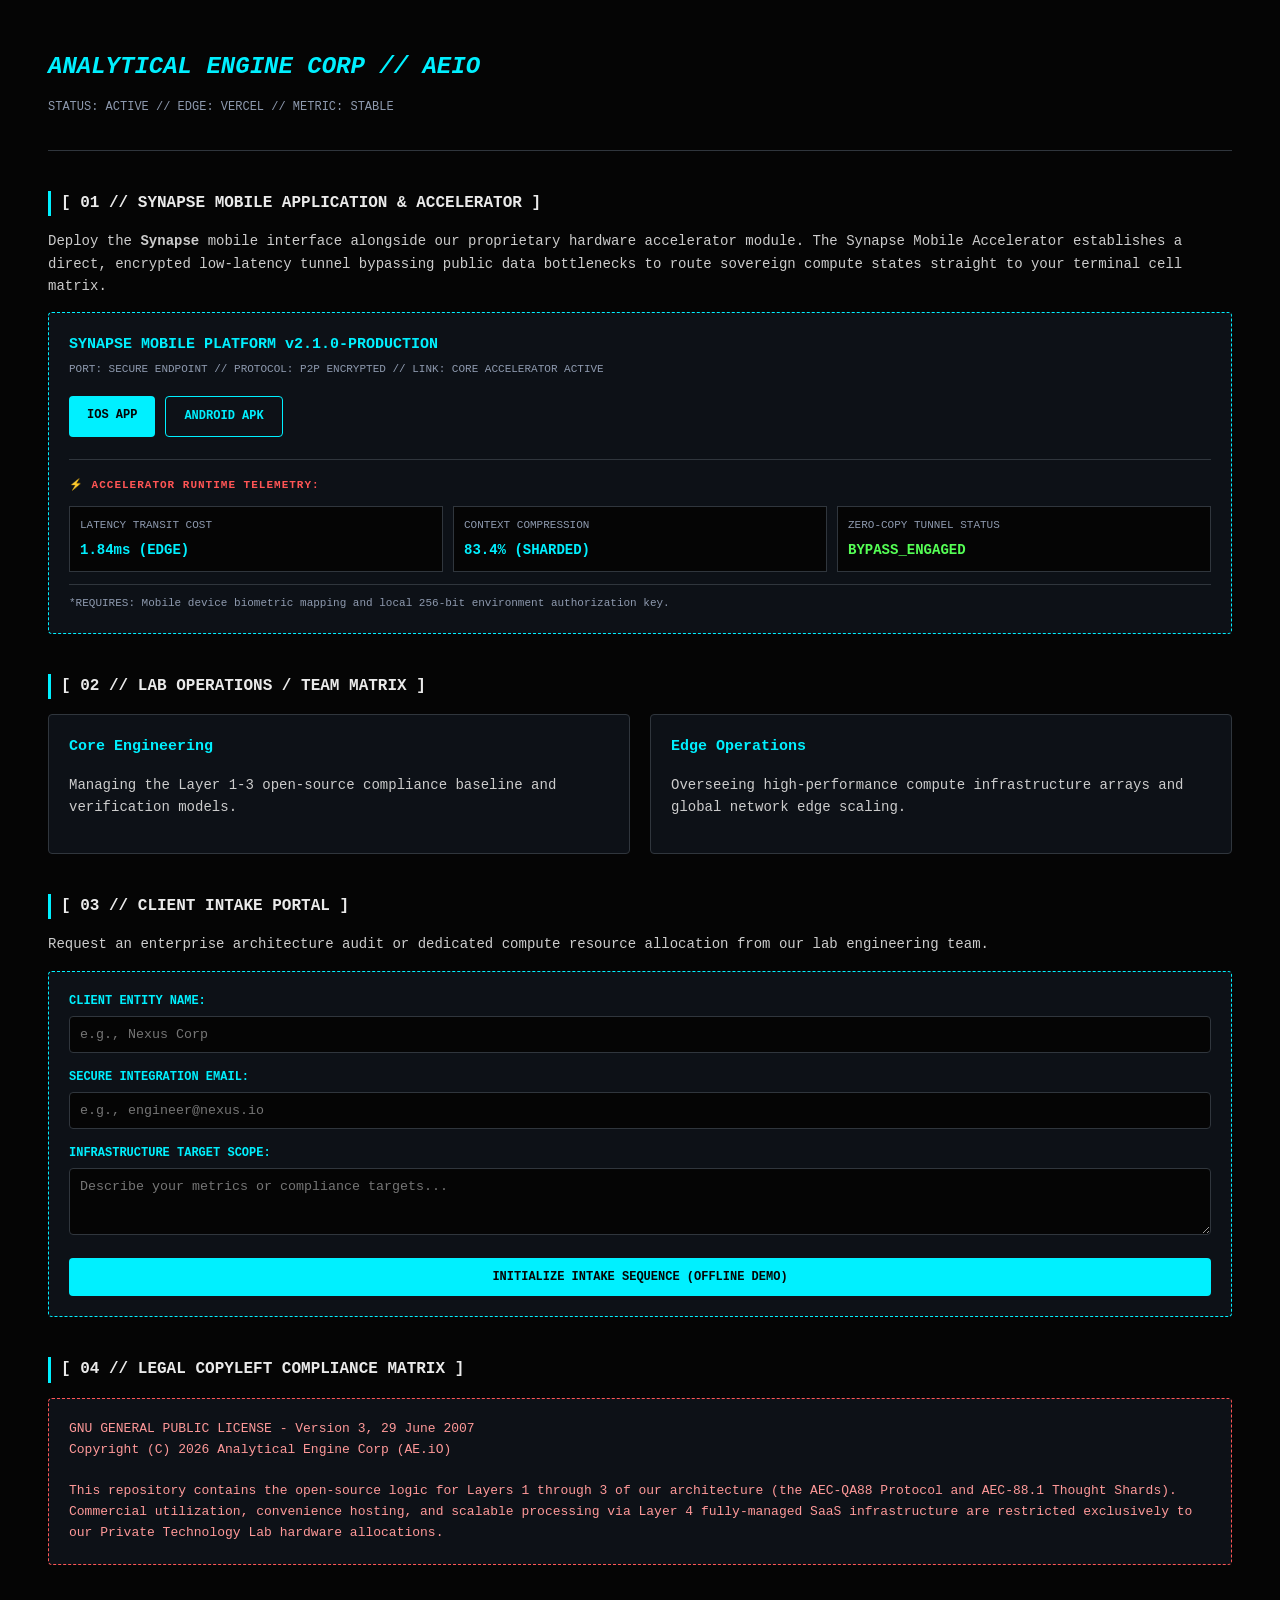
==== commit 50f6890d: "UI: Add Synapse Mobile Accelerator sub-module runtime telemetry block" ====
--- a/index.html
+++ b/index.html
@@ -36,18 +36,38 @@
     </header>
     <main>
         <section>
-            <h2>[ 01 // SYNAPSE MOBILE APPLICATION NODE ]</h2>
-            <p>Deploy the <strong>Synapse</strong> mobile interface onto secure hardware. Synapse acts as your hand-held operational telemetry matrix, allowing real-time monitoring of decentralized AEC-88.1 Thought Shards.</p>
+            <h2>[ 01 // SYNAPSE MOBILE APPLICATION & ACCELERATOR ]</h2>
+            <p>Deploy the <strong>Synapse</strong> mobile interface alongside our proprietary hardware accelerator module. The Synapse Mobile Accelerator establishes a direct, encrypted low-latency tunnel bypassing public data bottlenecks to route sovereign compute states straight to your terminal cell matrix.</p>
+            
             <div class="compliance-block app-box">
                 <div class="app-info">
                     <span class="highlight">SYNAPSE MOBILE PLATFORM v2.1.0-PRODUCTION</span>
-                    <div class="sub-telemetry">PORT: SECURE ENDPOINT // PROTOCOL: P2P ENCRYPTED</div>
+                    <div class="sub-telemetry">PORT: SECURE ENDPOINT // PROTOCOL: P2P ENCRYPTED // LINK: CORE ACCELERATOR ACTIVE</div>
                 </div>
                 <div class="btn-group">
                     <a href="#" class="btn btn-solid" onclick="alert('Routing to iOS App Store...'); return false;">iOS App</a>
                     <a href="#" class="btn btn-outline" onclick="alert('Routing to Android Play Store...'); return false;">Android APK</a>
                 </div>
-                <div class="footer-note">*REQUIRES: Biometric environment lock and active terminal authorization.</div>
+                
+                <div class="accelerator-matrix" style="border-top: 1px solid #30363d; margin-top: 10px; padding-top: 15px;">
+                    <span style="color: #ff5555; font-weight: bold; font-size: 11px; text-transform: uppercase; letter-spacing: 1px;">⚡ ACCELERATOR RUNTIME TELEMETRY:</span>
+                    <div class="grid" style="grid-template-columns: repeat(auto-fit, minmax(180px, 1fr)); gap: 10px; margin-top: 10px;">
+                        <div style="background: #050505; border: 1px solid #30363d; padding: 10px; font-size: 11px;">
+                            <div style="color: #8E9AAF;">LATENCY TRANSIT COST</div>
+                            <div style="color: #00F0FF; font-weight: bold; font-size: 14px; margin-top: 4px;">1.84ms (EDGE)</div>
+                        </div>
+                        <div style="background: #050505; border: 1px solid #30363d; padding: 10px; font-size: 11px;">
+                            <div style="color: #8E9AAF;">CONTEXT COMPRESSION</div>
+                            <div style="color: #00F0FF; font-weight: bold; font-size: 14px; margin-top: 4px;">83.4% (SHARDED)</div>
+                        </div>
+                        <div style="background: #050505; border: 1px solid #30363d; padding: 10px; font-size: 11px;">
+                            <div style="color: #8E9AAF;">ZERO-COPY TUNNEL STATUS</div>
+                            <div style="color: #55ff55; font-weight: bold; font-size: 14px; margin-top: 4px;">BYPASS_ENGAGED</div>
+                        </div>
+                    </div>
+                </div>
+
+                <div class="footer-note">*REQUIRES: Mobile device biometric mapping and local 256-bit environment authorization key.</div>
             </div>
         </section>
 
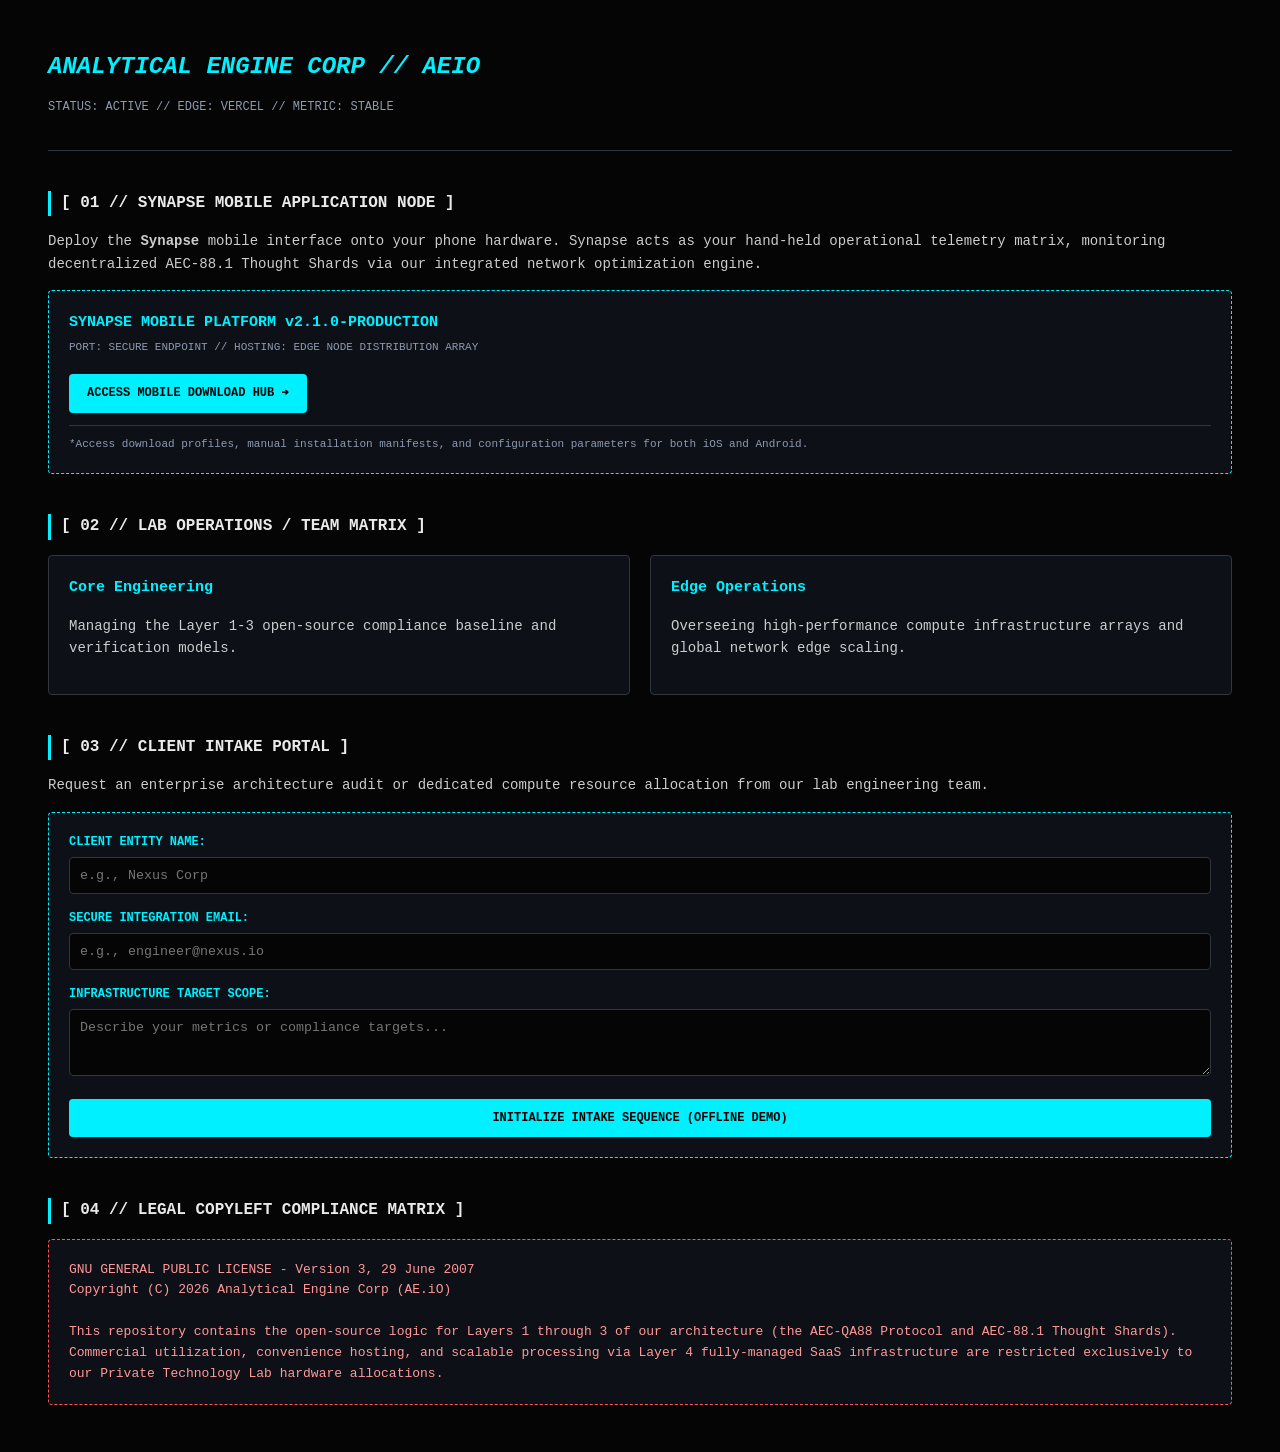
==== commit 197453e9: "UI: Add dedicated zero-cost mobile app download hub with instructions" ====
--- a/index.html
+++ b/index.html
@@ -36,38 +36,17 @@
     </header>
     <main>
         <section>
-            <h2>[ 01 // SYNAPSE MOBILE APPLICATION & ACCELERATOR ]</h2>
-            <p>Deploy the <strong>Synapse</strong> mobile interface alongside our proprietary hardware accelerator module. The Synapse Mobile Accelerator establishes a direct, encrypted low-latency tunnel bypassing public data bottlenecks to route sovereign compute states straight to your terminal cell matrix.</p>
-            
+            <h2>[ 01 // SYNAPSE MOBILE APPLICATION NODE ]</h2>
+            <p>Deploy the <strong>Synapse</strong> mobile interface onto your phone hardware. Synapse acts as your hand-held operational telemetry matrix, monitoring decentralized AEC-88.1 Thought Shards via our integrated network optimization engine.</p>
             <div class="compliance-block app-box">
                 <div class="app-info">
                     <span class="highlight">SYNAPSE MOBILE PLATFORM v2.1.0-PRODUCTION</span>
-                    <div class="sub-telemetry">PORT: SECURE ENDPOINT // PROTOCOL: P2P ENCRYPTED // LINK: CORE ACCELERATOR ACTIVE</div>
+                    <div class="sub-telemetry">PORT: SECURE ENDPOINT // HOSTING: EDGE NODE DISTRIBUTION ARRAY</div>
                 </div>
                 <div class="btn-group">
-                    <a href="#" class="btn btn-solid" onclick="alert('Routing to iOS App Store...'); return false;">iOS App</a>
-                    <a href="#" class="btn btn-outline" onclick="alert('Routing to Android Play Store...'); return false;">Android APK</a>
+                    <a href="download.html" class="btn btn-solid">Access Mobile Download Hub ➔</a>
                 </div>
-                
-                <div class="accelerator-matrix" style="border-top: 1px solid #30363d; margin-top: 10px; padding-top: 15px;">
-                    <span style="color: #ff5555; font-weight: bold; font-size: 11px; text-transform: uppercase; letter-spacing: 1px;">⚡ ACCELERATOR RUNTIME TELEMETRY:</span>
-                    <div class="grid" style="grid-template-columns: repeat(auto-fit, minmax(180px, 1fr)); gap: 10px; margin-top: 10px;">
-                        <div style="background: #050505; border: 1px solid #30363d; padding: 10px; font-size: 11px;">
-                            <div style="color: #8E9AAF;">LATENCY TRANSIT COST</div>
-                            <div style="color: #00F0FF; font-weight: bold; font-size: 14px; margin-top: 4px;">1.84ms (EDGE)</div>
-                        </div>
-                        <div style="background: #050505; border: 1px solid #30363d; padding: 10px; font-size: 11px;">
-                            <div style="color: #8E9AAF;">CONTEXT COMPRESSION</div>
-                            <div style="color: #00F0FF; font-weight: bold; font-size: 14px; margin-top: 4px;">83.4% (SHARDED)</div>
-                        </div>
-                        <div style="background: #050505; border: 1px solid #30363d; padding: 10px; font-size: 11px;">
-                            <div style="color: #8E9AAF;">ZERO-COPY TUNNEL STATUS</div>
-                            <div style="color: #55ff55; font-weight: bold; font-size: 14px; margin-top: 4px;">BYPASS_ENGAGED</div>
-                        </div>
-                    </div>
-                </div>
-
-                <div class="footer-note">*REQUIRES: Mobile device biometric mapping and local 256-bit environment authorization key.</div>
+                <div class="footer-note">*Access download profiles, manual installation manifests, and configuration parameters for both iOS and Android.</div>
             </div>
         </section>
 
